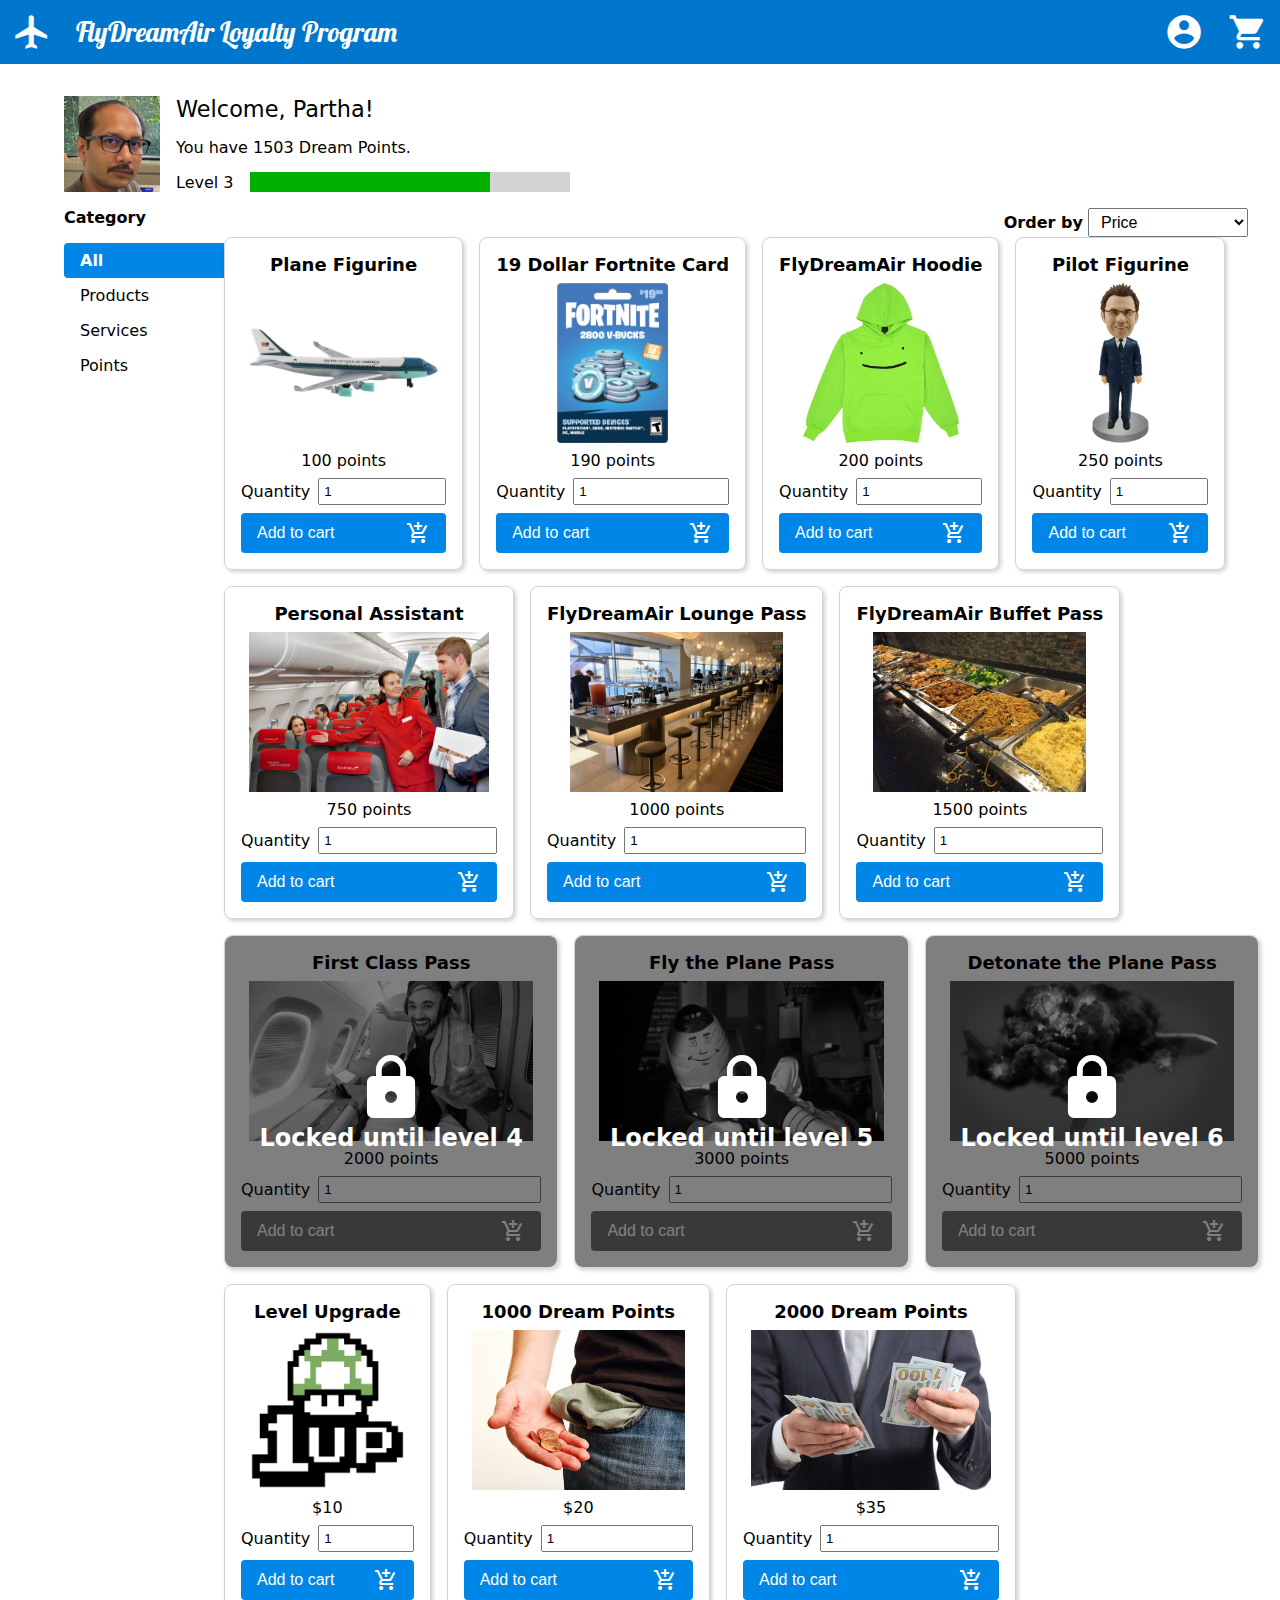
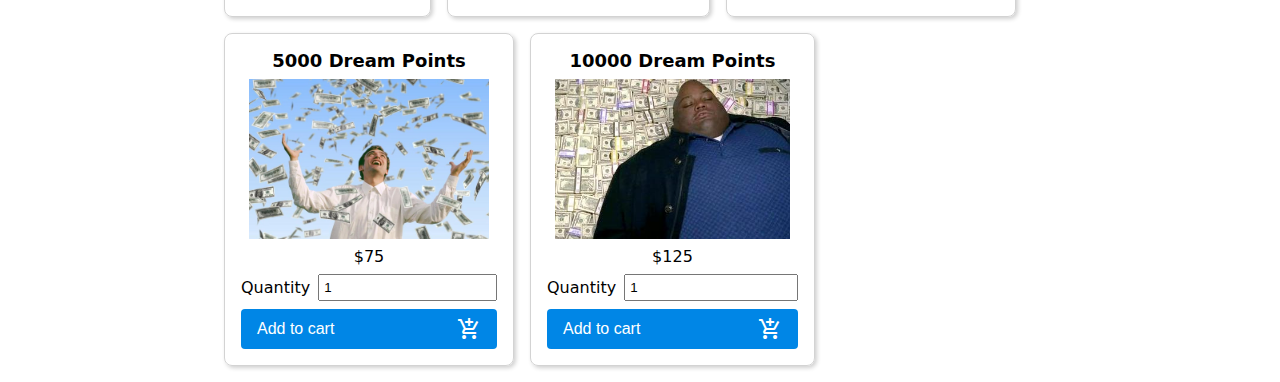
==== design1/index.html @ 910a1faf "Added prototype design concept 1" ====
<!DOCTYPE html>
<html lang="en">
	<head>
		<meta charset="utf-8">
		<title>FlyDreamAir Loyalty Program</title>
		<link rel="stylesheet" href="https://fonts.googleapis.com/icon?family=Material+Icons">
		<link rel="stylesheet" type="text/css" href="https://fonts.googleapis.com/css?family=Lobster">
		<meta name="viewport" content="width=device-width, initial-scale=1">
		<style>
		:root {
			--active-category: #0086e6;
			--add-color: #0086e6;
			--add-color-hover: #0095ff;
			--add-color-active: #0068b3;
			--add-color-disabled: #737373;
			--header-color: #0077cc;
			--progress-color: #00b000;
			--shadow-color: #00000030;
		}

		html, body {
			font-family: system-ui, Arial, Helvetica, sans-serif;
			margin: 0;
		}

		#topnav {
			background-color: var(--header-color);
			display: flex;
			align-items: center;
			overflow: hidden;
		}

		#topnav i, #topnav span {
			color: white;
			float: left;
			padding: 12px;
		}

		#topnav span {
			font-family: "Lobster";
			font-size: 1.7em;
		}

		#topnav i {
			font-size: 2.5em;
		}

		#topnav .right {
			margin-left: auto;
		}

		#topnav #cart {
			float: right;
			cursor: pointer;
		}

		#content {
			padding-left: 64px;
		}

		#welcome {
			font-size: 1.4em;
		}

		#products {
			display: flex;
			flex-wrap: wrap;
			clear: right;
		}

		#welcomediv {
			display: flex;
			margin: 32px 0 16px 0;
		}

		#welcomediv img {
			width: 96px;
			height: 96px;
			margin-right: 16px;
		}

		#welcomediv #infodiv {
			display: flex;
			flex-direction: column;
			justify-content: space-between;
		}

		#welcomediv #infodiv p {
			margin: 0;
		}

		#welcomediv .progress {
			height: 20px;
			width: 320px;
			margin-left: 16px;
			background-color: lightgray;
		}

		#welcomediv .bar {
			height: 100%;
			width: 75%;
			background-color: var(--progress-color);
		}

		#welcomediv .progressbar {
			display: flex;
			align-items: center;
		}

		.product {
			border-radius: 8px;
			border: 1px solid lightgray;
			box-shadow: 2px 2px 4px var(--shadow-color);
			display: inline-flex;
			flex-direction: column;
			margin: 0 16px 16px 0;
			padding: 16px;
			position: relative;
		}

		.product .locked {
			align-items: center;
			background-color: #00000080;
			border-radius: 8px;
			color: white;
			display: flex;
			flex-direction: column;
			font-size: x-large;
			font-weight: bold;
			height: 100%;
			justify-content: center;
			left: 0;
			position: absolute;
			text-align: center;
			top: 0;
			width: 100%;
		}

		.product .locked i {
			font-size: 3em;
		}

		.product .title {
			text-align: center;
			font-size: large;
			font-weight: bold;
		}

		.product .image {
			align-items: center;
			align-self: center;
			display: flex;
			flex: auto;
			padding: 8px;
		}

		.product .image img {
			height: 160px;
		}

		.product .points {
			text-align: center;
		}

		.product .quantity, .product .add {
			margin-top: 8px;
		}

		.product .quantity {
			display: flex;
			align-items: center;
		}

		.product .quantity input {
			flex: auto;
			margin-left: 8px;
			padding: 4px;
			width: 0;
		}

		.product .add {
			align-items: center;
			background-color: var(--add-color);
			border-radius: 4px;
			border: none;
			color: white;
			cursor: pointer;
			display: inline-flex;
			font-size: 1em;
			justify-content: space-between;
			padding: 8px 16px;
		}

		.product .add:disabled {
			background-color: var(--add-color-disabled);
		}

		.product .add:hover {
			background-color: var(--add-color-hover);
		}

		.product .add:active {
			background-color: var(--add-color-active);
		}

		#categorydiv {
			display: inline-block;
			float: left;
			width: 160px;
		}

		#categorydiv ul {
			list-style-type: none;
			padding: 0;
		}

		#categorydiv span {
			font-weight: bold;
		}

		#categorydiv li {
			border-radius: 4px 0 0 4px;
			cursor: pointer;
			padding: 8px 16px;
		}

		#categorydiv li:hover {
			background-color: lightgray;
		}

		#categorydiv li.active {
			background-color: var(--active-category);
			color: white;
			font-weight: bold;
		}

		#orderbydiv label {
			font-weight: bold;
		}

		#orderbydiv {
			display: inline-block;
			float: right;
			margin-right: 32px;
		}

		#orderbydiv select {
			padding: 4px 8px;
			width: 10em;
			font-size: 1em;
		}

		.dropdown {
			display: inline-block;
			float: right;
			position: relative;
		}

		.dropdowncontent {
			background-color: white;
			display: none;
			position: absolute;
			right: 0;
			z-index: 1;
			overflow: auto;
			min-width: 160px;
			box-shadow: 0px 8px 16px 0px var(--shadow-color)
		}
		</style>
		<script>
		var currentCategory = "all";
		var currentOrder = "price";
		var currentLevel = 3;

		var products = [
			{
				name: "Plane Figurine",
				image: "plane.png",
				price: 100,
				dollars: false,
				requiredLevel: 0,
				category: ["product"]
			},
			{
				name: "19 Dollar Fortnite Card",
				image: "fortnite.jpg",
				price: 190,
				dollars: false,
				requiredLevel: 0,
				category: ["product"]
			},
			{
				name: "FlyDreamAir Hoodie",
				image: "merch.png",
				price: 200,
				dollars: false,
				requiredLevel: 0,
				category: ["product"]
			},
			{
				name: "Pilot Figurine",
				image: "bobblehead.png",
				price: 250,
				dollars: false,
				requiredLevel: 0,
				category: ["product"]
			},
			{
				name: "Personal Assistant",
				image: "hostess.jpg",
				price: 750,
				dollars: false,
				requiredLevel: 1,
				category: ["service"]
			},
			{
				name: "FlyDreamAir Lounge Pass",
				image: "bar.jpg",
				price: 1000,
				dollars: false,
				requiredLevel: 2,
				category: ["service"]
			},
			{
				name: "FlyDreamAir Buffet Pass",
				image: "buffet.jpg",
				price: 1500,
				dollars: false,
				requiredLevel: 3,
				category: ["service"]
			},
			{
				name: "First Class Pass",
				image: "firstclass.jpg",
				price: 2000,
				dollars: false,
				requiredLevel: 4,
				category: ["service"]
			},
			{
				name: "Fly the Plane Pass",
				image: "pilot.jpg",
				price: 3000,
				dollars: false,
				requiredLevel: 5,
				category: ["service"]
			},
			{
				name: "Detonate the Plane Pass",
				image: "detonate.jpg",
				price: 5000,
				dollars: false,
				requiredLevel: 6,
				category: ["service"]
			},
			{
				name: "Level Upgrade",
				image: "levelup.png",
				price: 10,
				dollars: true,
				requiredLevel: 3,
				category: ["points"]
			},
			{
				name: "1000 Dream Points",
				image: "1000points.jpg",
				price: 20,
				dollars: true,
				requiredLevel: 0,
				category: ["points"]
			},
			{
				name: "2000 Dream Points",
				image: "2000points.jpg",
				price: 35,
				dollars: true,
				requiredLevel: 1,
				category: ["points"]
			},
			{
				name: "5000 Dream Points",
				image: "5000points.jpg",
				price: 75,
				dollars: true,
				requiredLevel: 2,
				category: ["points"]
			},
			{
				name: "10000 Dream Points",
				image: "10000points.jpeg",
				price: 125,
				dollars: true,
				requiredLevel: 3,
				category: ["points"]
			}
		];

		function loadProducts(category, order) {
			var containerContents = "";
			if (order === "name") {
				products.sort(function(a, b) {
					var nameA = a.name.toLowerCase()
					var nameB = b.name.toLowerCase();
					if (nameA < nameB) return -1;
					if (nameA > nameB) return 1;
					return 0;
				});
			} else if (order === "price") {
				products.sort(function(a, b) {
					var priceA = a.price + a.dollars * 10000;
					var priceB = b.price + b.dollars * 10000;
					return priceA - priceB;
				});
			}
			for (var i = 0; i < products.length; i++) {
				if (category === "all" || products[i].category.indexOf(category) !== -1) {
					var disabled = currentLevel < products[i].requiredLevel;
					containerContents += `
					<div class="product">
						<div class="title">${products[i].name}</div>
						<div class="image">
							<img src="${products[i].image}" ${disabled ? "style=\"filter: grayscale(100%);\"" : ""}>
						</div>
						<div class="points">${products[i].dollars ? "$" + products[i].price : products[i].price + " points"}</div>
						<div class="quantity">
							<label>Quantity</label>
							<input type="number" value="1">
						</div>
						<button class="add" onmousedown="buy(${i});" ${disabled ? "disabled" : ""}>Add to cart<i class="material-icons">add_shopping_cart</i></button>`;
					if (disabled) {
						containerContents += `<div class="locked"><i class="material-icons">lock</i>Locked until level ${products[i].requiredLevel}</div>`;
					}
					containerContents += "</div>";
				}
			}
			document.getElementById("products").innerHTML = containerContents;
			document.addEventListener("click", hideDropdown);
		}

		function updateCategory(elem) {
			var current = document.getElementsByClassName("active");
			current[0].classList.remove("active");
			elem.classList.add("active");
			currentCategory = elem.getAttribute("value");
			loadProducts(currentCategory, currentOrder);
		}

		function updateOrdering(elem) {
			currentOrder = elem.value;
			loadProducts(currentCategory, currentOrder);
		}

		function buy(id) {
			//var product = products[id];
			//alert(product.name);
			currentLevel++;
			loadProducts(currentCategory, currentOrder);
		}

		function showDropdown() {
			console.log("SHOWING");
			document.getElementById("cartdropdown").style.display = "block";
		}

		function hideDropdown(e) {
			if (e.target.id !== "cart") {
				document.getElementById("cartdropdown").style.display = "none";
			}
		}
		</script>
	</head>
	<body onload="loadProducts(currentCategory, currentOrder);">
		<div id="topnav">
			<i class="material-icons">airplanemode_active</i>
			<span>FlyDreamAir Loyalty Program</span>
			<div class="right">
				<i id="account" class="material-icons">account_circle</i>
				<div class="dropdown">
					<i id="cart" class="material-icons" onmousedown="showDropdown();">shopping_cart</i>
					<div id="cartdropdown" class="dropdowncontent">
						<p>Hello</p>
					</div>
				</div>
			</div>
		</div>
		<div id="content">
			<div id="welcomediv">
				<img src="icon.png">
				<div id="infodiv">
					<p id="welcome">Welcome, Partha!</p>
					<p id="pointcount">You have 1503 Dream Points.</p>
					<div class="progressbar">
						<span>Level 3</span>
						<div class="progress">
							<div class="bar"></div>
						</div>
					</div>
				</div>
			</div>
			<div id="categorydiv">
				<span>Category</span>
				<ul>
					<li class="active" value="all" onmousedown="updateCategory(this);">All</li>
					<li value="product" onmousedown="updateCategory(this);">Products</li>
					<li value="service" onmousedown="updateCategory(this);">Services</li>
					<li value="points" onmousedown="updateCategory(this);">Points</li>
				</ul>
			</div>
			<div id="orderbydiv">
				<label for="orderby">Order by</label>
				<select id="orderby" onchange="updateOrdering(this);">
					<option value="name">Name</option>
					<option selected value="price">Price</option>
				</select>
			</div>
			<div id="products"></div>
		</div>
	</body>
</html>
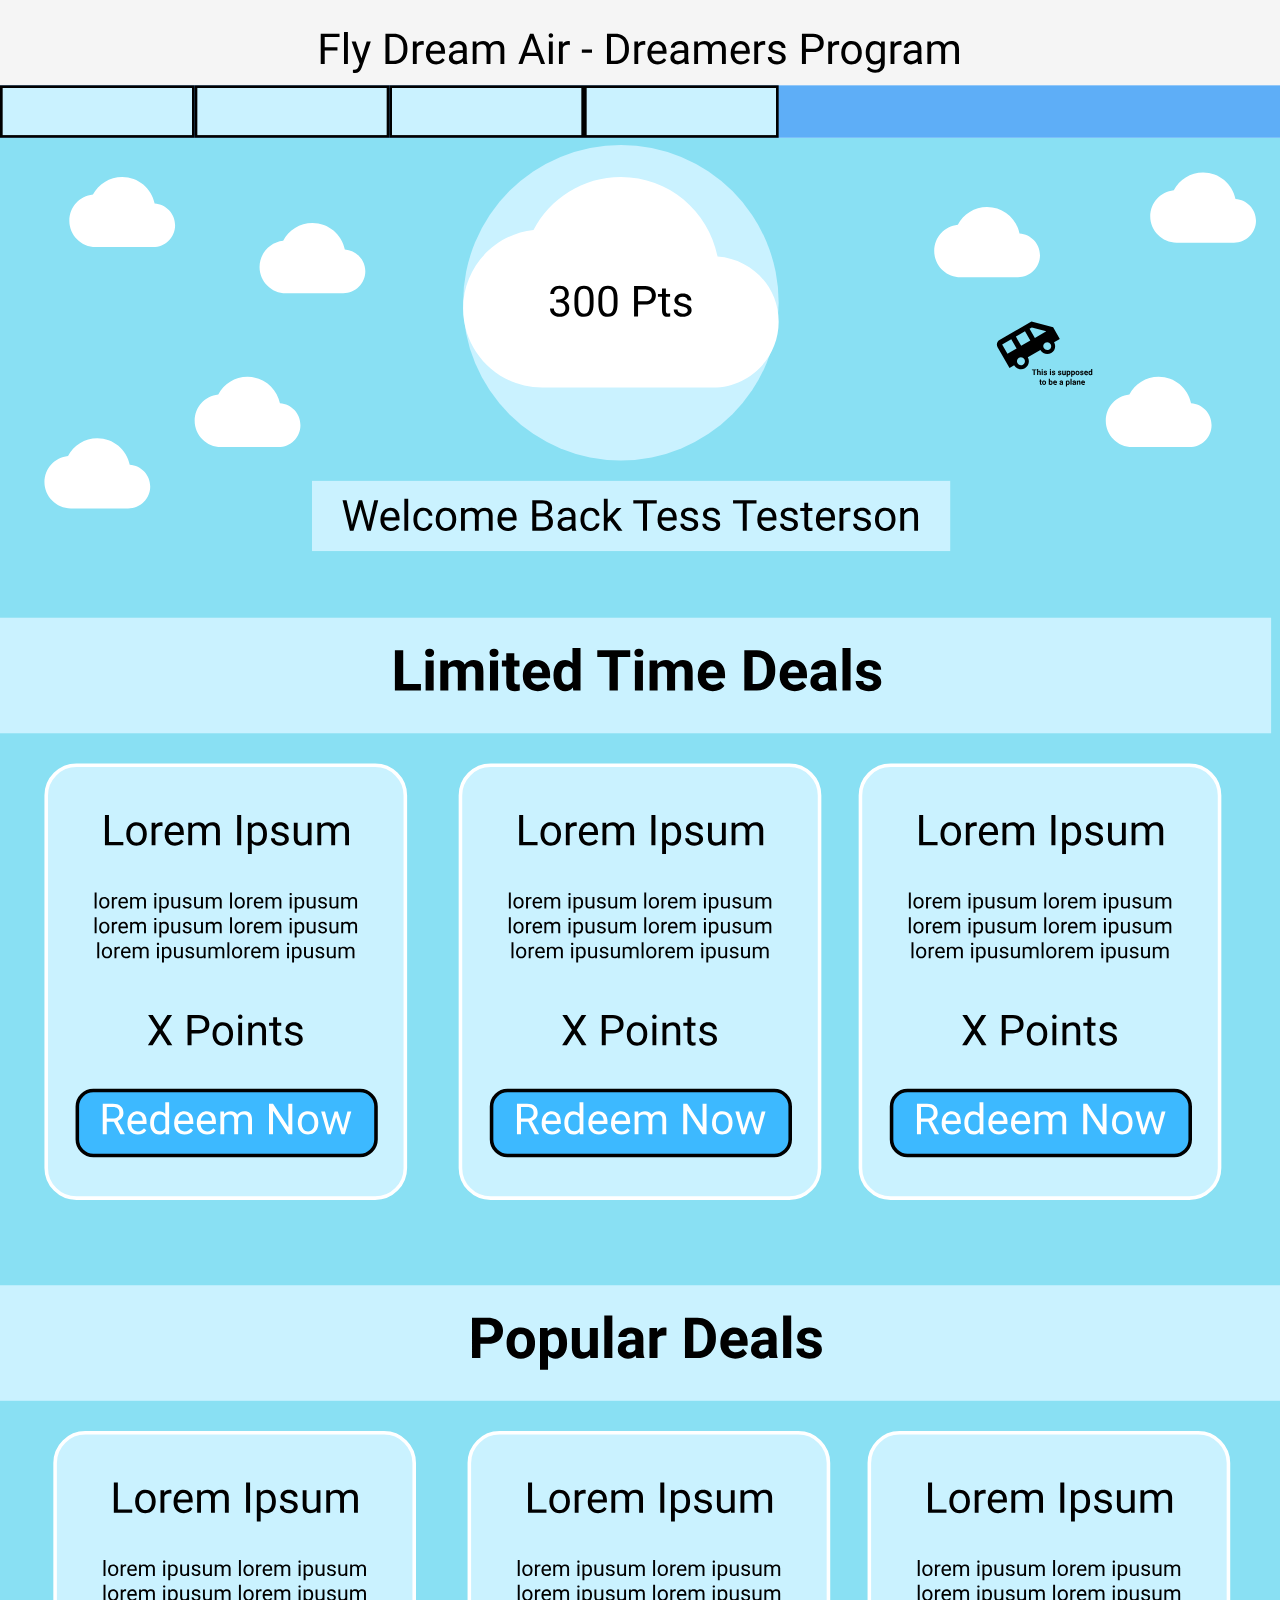
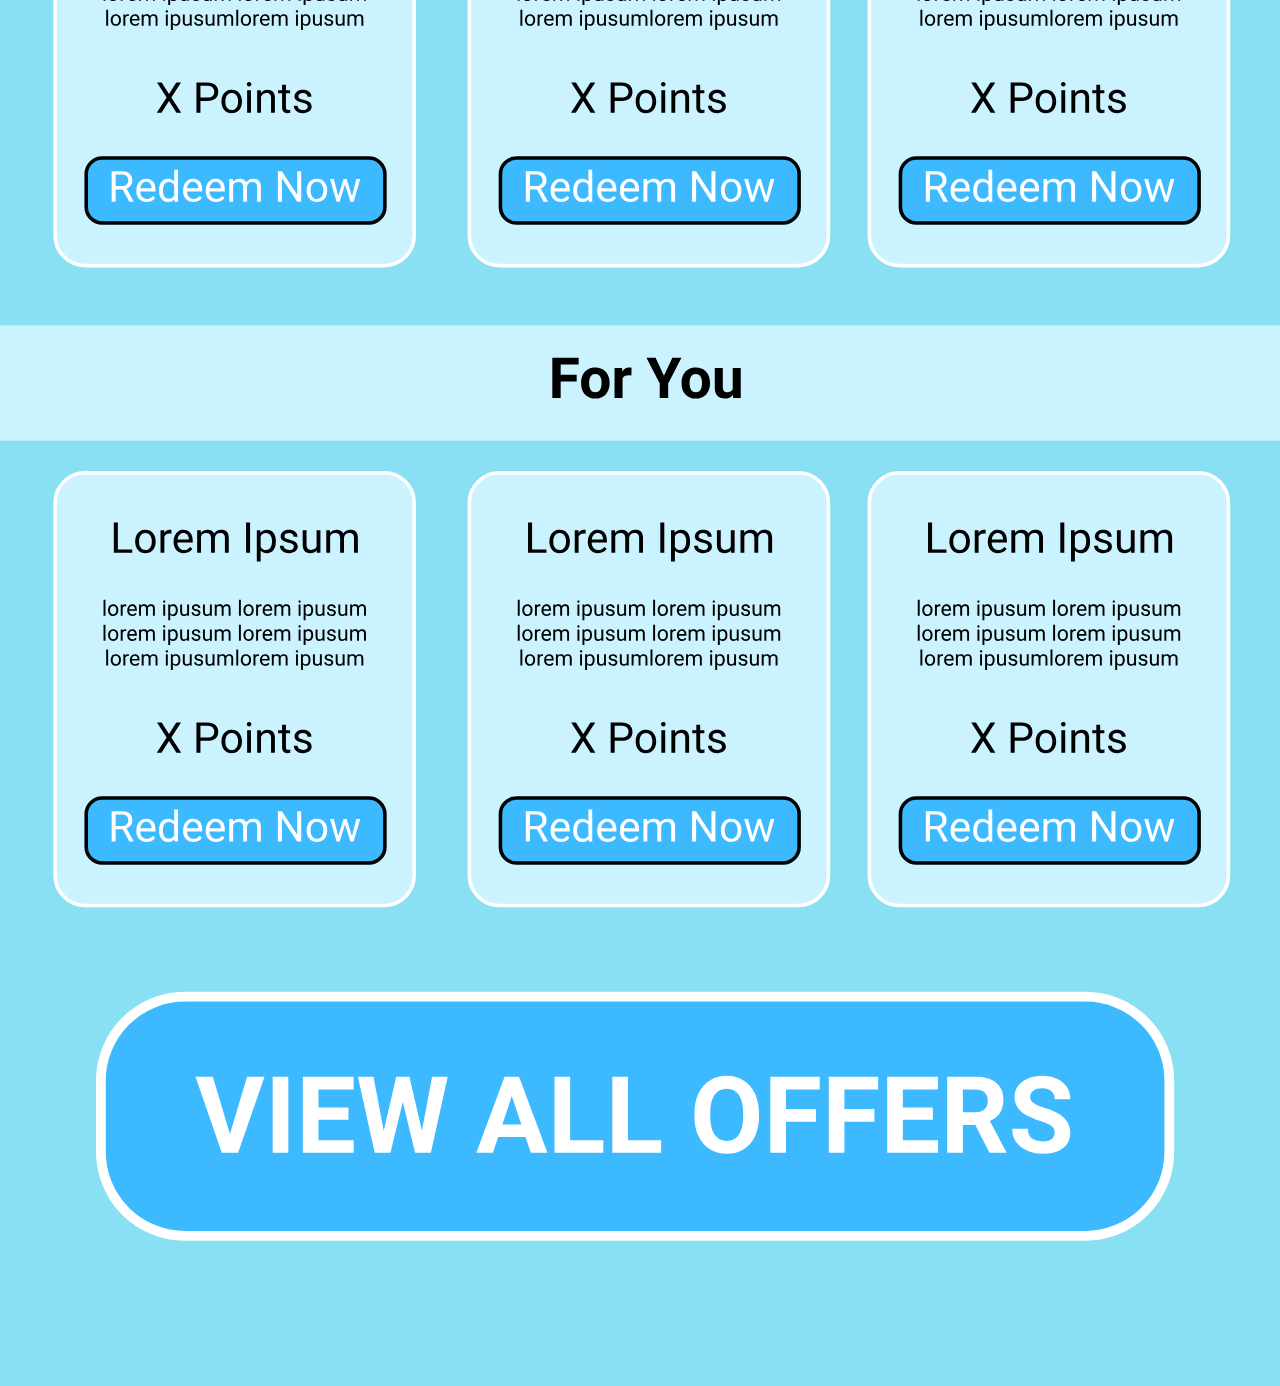
==== commit 366f375b: "Added design 2 prototype" ====
--- a/design1/index.html
+++ b/design1/index.html
@@ -3,517 +3,19 @@
 	<head>
 		<meta charset="utf-8">
 		<title>FlyDreamAir Loyalty Program</title>
-		<link rel="stylesheet" href="https://fonts.googleapis.com/icon?family=Material+Icons">
-		<link rel="stylesheet" type="text/css" href="https://fonts.googleapis.com/css?family=Lobster">
 		<meta name="viewport" content="width=device-width, initial-scale=1">
 		<style>
-		:root {
-			--active-category: #0086e6;
-			--add-color: #0086e6;
-			--add-color-hover: #0095ff;
-			--add-color-active: #0068b3;
-			--add-color-disabled: #737373;
-			--header-color: #0077cc;
-			--progress-color: #00b000;
-			--shadow-color: #00000030;
-		}
-
 		html, body {
-			font-family: system-ui, Arial, Helvetica, sans-serif;
+			background-color: #89E0F3;
 			margin: 0;
 		}
 
-		#topnav {
-			background-color: var(--header-color);
-			display: flex;
-			align-items: center;
-			overflow: hidden;
-		}
-
-		#topnav i, #topnav span {
-			color: white;
-			float: left;
-			padding: 12px;
-		}
-
-		#topnav span {
-			font-family: "Lobster";
-			font-size: 1.7em;
-		}
-
-		#topnav i {
-			font-size: 2.5em;
-		}
-
-		#topnav .right {
-			margin-left: auto;
-		}
-
-		#topnav #cart {
-			float: right;
-			cursor: pointer;
-		}
-
-		#content {
-			padding-left: 64px;
-		}
-
-		#welcome {
-			font-size: 1.4em;
-		}
-
-		#products {
-			display: flex;
-			flex-wrap: wrap;
-			clear: right;
-		}
-
-		#welcomediv {
-			display: flex;
-			margin: 32px 0 16px 0;
-		}
-
-		#welcomediv img {
-			width: 96px;
-			height: 96px;
-			margin-right: 16px;
-		}
-
-		#welcomediv #infodiv {
-			display: flex;
-			flex-direction: column;
-			justify-content: space-between;
-		}
-
-		#welcomediv #infodiv p {
-			margin: 0;
-		}
-
-		#welcomediv .progress {
-			height: 20px;
-			width: 320px;
-			margin-left: 16px;
-			background-color: lightgray;
-		}
-
-		#welcomediv .bar {
-			height: 100%;
-			width: 75%;
-			background-color: var(--progress-color);
-		}
-
-		#welcomediv .progressbar {
-			display: flex;
-			align-items: center;
-		}
-
-		.product {
-			border-radius: 8px;
-			border: 1px solid lightgray;
-			box-shadow: 2px 2px 4px var(--shadow-color);
-			display: inline-flex;
-			flex-direction: column;
-			margin: 0 16px 16px 0;
-			padding: 16px;
-			position: relative;
-		}
-
-		.product .locked {
-			align-items: center;
-			background-color: #00000080;
-			border-radius: 8px;
-			color: white;
-			display: flex;
-			flex-direction: column;
-			font-size: x-large;
-			font-weight: bold;
-			height: 100%;
-			justify-content: center;
-			left: 0;
-			position: absolute;
-			text-align: center;
-			top: 0;
+		img {
 			width: 100%;
 		}
-
-		.product .locked i {
-			font-size: 3em;
-		}
-
-		.product .title {
-			text-align: center;
-			font-size: large;
-			font-weight: bold;
-		}
-
-		.product .image {
-			align-items: center;
-			align-self: center;
-			display: flex;
-			flex: auto;
-			padding: 8px;
-		}
-
-		.product .image img {
-			height: 160px;
-		}
-
-		.product .points {
-			text-align: center;
-		}
-
-		.product .quantity, .product .add {
-			margin-top: 8px;
-		}
-
-		.product .quantity {
-			display: flex;
-			align-items: center;
-		}
-
-		.product .quantity input {
-			flex: auto;
-			margin-left: 8px;
-			padding: 4px;
-			width: 0;
-		}
-
-		.product .add {
-			align-items: center;
-			background-color: var(--add-color);
-			border-radius: 4px;
-			border: none;
-			color: white;
-			cursor: pointer;
-			display: inline-flex;
-			font-size: 1em;
-			justify-content: space-between;
-			padding: 8px 16px;
-		}
-
-		.product .add:disabled {
-			background-color: var(--add-color-disabled);
-		}
-
-		.product .add:hover {
-			background-color: var(--add-color-hover);
-		}
-
-		.product .add:active {
-			background-color: var(--add-color-active);
-		}
-
-		#categorydiv {
-			display: inline-block;
-			float: left;
-			width: 160px;
-		}
-
-		#categorydiv ul {
-			list-style-type: none;
-			padding: 0;
-		}
-
-		#categorydiv span {
-			font-weight: bold;
-		}
-
-		#categorydiv li {
-			border-radius: 4px 0 0 4px;
-			cursor: pointer;
-			padding: 8px 16px;
-		}
-
-		#categorydiv li:hover {
-			background-color: lightgray;
-		}
-
-		#categorydiv li.active {
-			background-color: var(--active-category);
-			color: white;
-			font-weight: bold;
-		}
-
-		#orderbydiv label {
-			font-weight: bold;
-		}
-
-		#orderbydiv {
-			display: inline-block;
-			float: right;
-			margin-right: 32px;
-		}
-
-		#orderbydiv select {
-			padding: 4px 8px;
-			width: 10em;
-			font-size: 1em;
-		}
-
-		.dropdown {
-			display: inline-block;
-			float: right;
-			position: relative;
-		}
-
-		.dropdowncontent {
-			background-color: white;
-			display: none;
-			position: absolute;
-			right: 0;
-			z-index: 1;
-			overflow: auto;
-			min-width: 160px;
-			box-shadow: 0px 8px 16px 0px var(--shadow-color)
-		}
 		</style>
-		<script>
-		var currentCategory = "all";
-		var currentOrder = "price";
-		var currentLevel = 3;
-
-		var products = [
-			{
-				name: "Plane Figurine",
-				image: "plane.png",
-				price: 100,
-				dollars: false,
-				requiredLevel: 0,
-				category: ["product"]
-			},
-			{
-				name: "19 Dollar Fortnite Card",
-				image: "fortnite.jpg",
-				price: 190,
-				dollars: false,
-				requiredLevel: 0,
-				category: ["product"]
-			},
-			{
-				name: "FlyDreamAir Hoodie",
-				image: "merch.png",
-				price: 200,
-				dollars: false,
-				requiredLevel: 0,
-				category: ["product"]
-			},
-			{
-				name: "Pilot Figurine",
-				image: "bobblehead.png",
-				price: 250,
-				dollars: false,
-				requiredLevel: 0,
-				category: ["product"]
-			},
-			{
-				name: "Personal Assistant",
-				image: "hostess.jpg",
-				price: 750,
-				dollars: false,
-				requiredLevel: 1,
-				category: ["service"]
-			},
-			{
-				name: "FlyDreamAir Lounge Pass",
-				image: "bar.jpg",
-				price: 1000,
-				dollars: false,
-				requiredLevel: 2,
-				category: ["service"]
-			},
-			{
-				name: "FlyDreamAir Buffet Pass",
-				image: "buffet.jpg",
-				price: 1500,
-				dollars: false,
-				requiredLevel: 3,
-				category: ["service"]
-			},
-			{
-				name: "First Class Pass",
-				image: "firstclass.jpg",
-				price: 2000,
-				dollars: false,
-				requiredLevel: 4,
-				category: ["service"]
-			},
-			{
-				name: "Fly the Plane Pass",
-				image: "pilot.jpg",
-				price: 3000,
-				dollars: false,
-				requiredLevel: 5,
-				category: ["service"]
-			},
-			{
-				name: "Detonate the Plane Pass",
-				image: "detonate.jpg",
-				price: 5000,
-				dollars: false,
-				requiredLevel: 6,
-				category: ["service"]
-			},
-			{
-				name: "Level Upgrade",
-				image: "levelup.png",
-				price: 10,
-				dollars: true,
-				requiredLevel: 3,
-				category: ["points"]
-			},
-			{
-				name: "1000 Dream Points",
-				image: "1000points.jpg",
-				price: 20,
-				dollars: true,
-				requiredLevel: 0,
-				category: ["points"]
-			},
-			{
-				name: "2000 Dream Points",
-				image: "2000points.jpg",
-				price: 35,
-				dollars: true,
-				requiredLevel: 1,
-				category: ["points"]
-			},
-			{
-				name: "5000 Dream Points",
-				image: "5000points.jpg",
-				price: 75,
-				dollars: true,
-				requiredLevel: 2,
-				category: ["points"]
-			},
-			{
-				name: "10000 Dream Points",
-				image: "10000points.jpeg",
-				price: 125,
-				dollars: true,
-				requiredLevel: 3,
-				category: ["points"]
-			}
-		];
-
-		function loadProducts(category, order) {
-			var containerContents = "";
-			if (order === "name") {
-				products.sort(function(a, b) {
-					var nameA = a.name.toLowerCase()
-					var nameB = b.name.toLowerCase();
-					if (nameA < nameB) return -1;
-					if (nameA > nameB) return 1;
-					return 0;
-				});
-			} else if (order === "price") {
-				products.sort(function(a, b) {
-					var priceA = a.price + a.dollars * 10000;
-					var priceB = b.price + b.dollars * 10000;
-					return priceA - priceB;
-				});
-			}
-			for (var i = 0; i < products.length; i++) {
-				if (category === "all" || products[i].category.indexOf(category) !== -1) {
-					var disabled = currentLevel < products[i].requiredLevel;
-					containerContents += `
-					<div class="product">
-						<div class="title">${products[i].name}</div>
-						<div class="image">
-							<img src="${products[i].image}" ${disabled ? "style=\"filter: grayscale(100%);\"" : ""}>
-						</div>
-						<div class="points">${products[i].dollars ? "$" + products[i].price : products[i].price + " points"}</div>
-						<div class="quantity">
-							<label>Quantity</label>
-							<input type="number" value="1">
-						</div>
-						<button class="add" onmousedown="buy(${i});" ${disabled ? "disabled" : ""}>Add to cart<i class="material-icons">add_shopping_cart</i></button>`;
-					if (disabled) {
-						containerContents += `<div class="locked"><i class="material-icons">lock</i>Locked until level ${products[i].requiredLevel}</div>`;
-					}
-					containerContents += "</div>";
-				}
-			}
-			document.getElementById("products").innerHTML = containerContents;
-			document.addEventListener("click", hideDropdown);
-		}
-
-		function updateCategory(elem) {
-			var current = document.getElementsByClassName("active");
-			current[0].classList.remove("active");
-			elem.classList.add("active");
-			currentCategory = elem.getAttribute("value");
-			loadProducts(currentCategory, currentOrder);
-		}
-
-		function updateOrdering(elem) {
-			currentOrder = elem.value;
-			loadProducts(currentCategory, currentOrder);
-		}
-
-		function buy(id) {
-			//var product = products[id];
-			//alert(product.name);
-			currentLevel++;
-			loadProducts(currentCategory, currentOrder);
-		}
-
-		function showDropdown() {
-			console.log("SHOWING");
-			document.getElementById("cartdropdown").style.display = "block";
-		}
-
-		function hideDropdown(e) {
-			if (e.target.id !== "cart") {
-				document.getElementById("cartdropdown").style.display = "none";
-			}
-		}
-		</script>
 	</head>
-	<body onload="loadProducts(currentCategory, currentOrder);">
-		<div id="topnav">
-			<i class="material-icons">airplanemode_active</i>
-			<span>FlyDreamAir Loyalty Program</span>
-			<div class="right">
-				<i id="account" class="material-icons">account_circle</i>
-				<div class="dropdown">
-					<i id="cart" class="material-icons" onmousedown="showDropdown();">shopping_cart</i>
-					<div id="cartdropdown" class="dropdowncontent">
-						<p>Hello</p>
-					</div>
-				</div>
-			</div>
-		</div>
-		<div id="content">
-			<div id="welcomediv">
-				<img src="icon.png">
-				<div id="infodiv">
-					<p id="welcome">Welcome, Partha!</p>
-					<p id="pointcount">You have 1503 Dream Points.</p>
-					<div class="progressbar">
-						<span>Level 3</span>
-						<div class="progress">
-							<div class="bar"></div>
-						</div>
-					</div>
-				</div>
-			</div>
-			<div id="categorydiv">
-				<span>Category</span>
-				<ul>
-					<li class="active" value="all" onmousedown="updateCategory(this);">All</li>
-					<li value="product" onmousedown="updateCategory(this);">Products</li>
-					<li value="service" onmousedown="updateCategory(this);">Services</li>
-					<li value="points" onmousedown="updateCategory(this);">Points</li>
-				</ul>
-			</div>
-			<div id="orderbydiv">
-				<label for="orderby">Order by</label>
-				<select id="orderby" onchange="updateOrdering(this);">
-					<option value="name">Name</option>
-					<option selected value="price">Price</option>
-				</select>
-			</div>
-			<div id="products"></div>
-		</div>
+	<body>
+		<img src="desktop.svg" onerror="this.src='desktop.png';">
 	</body>
 </html>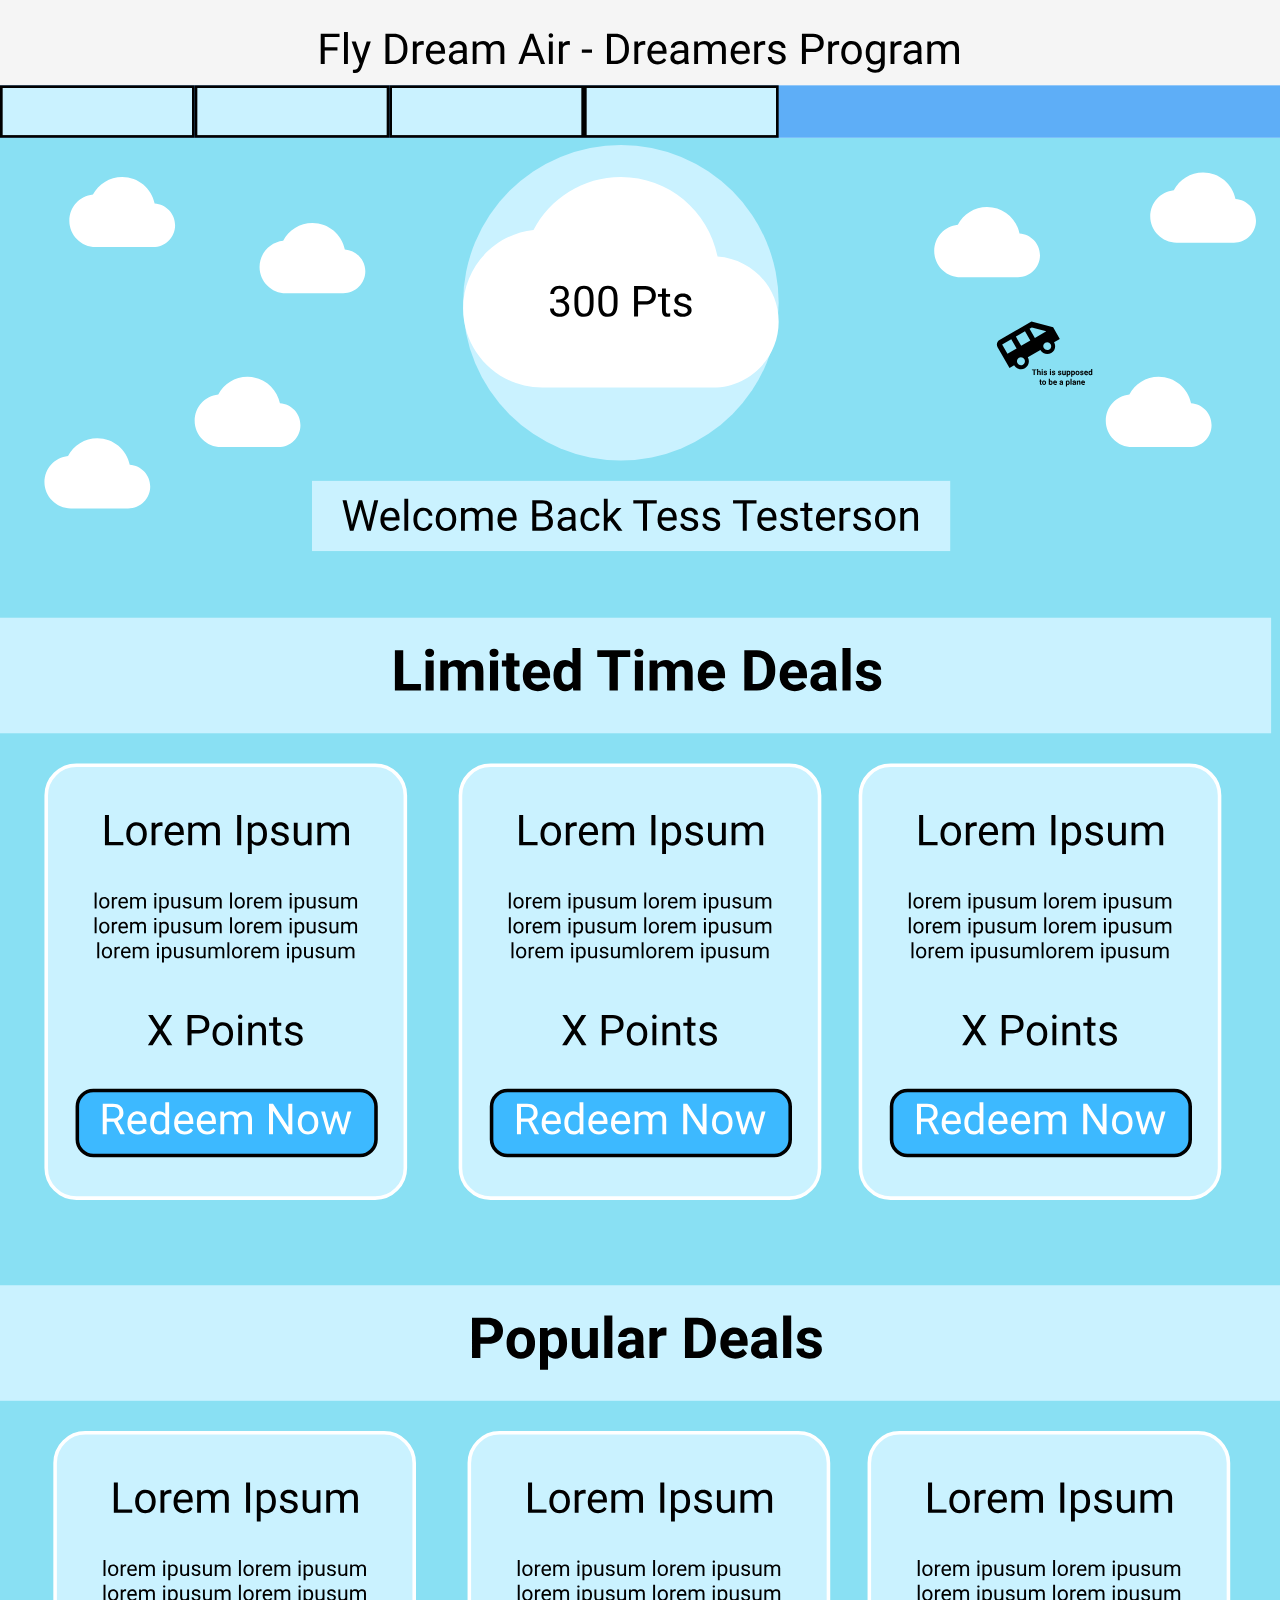
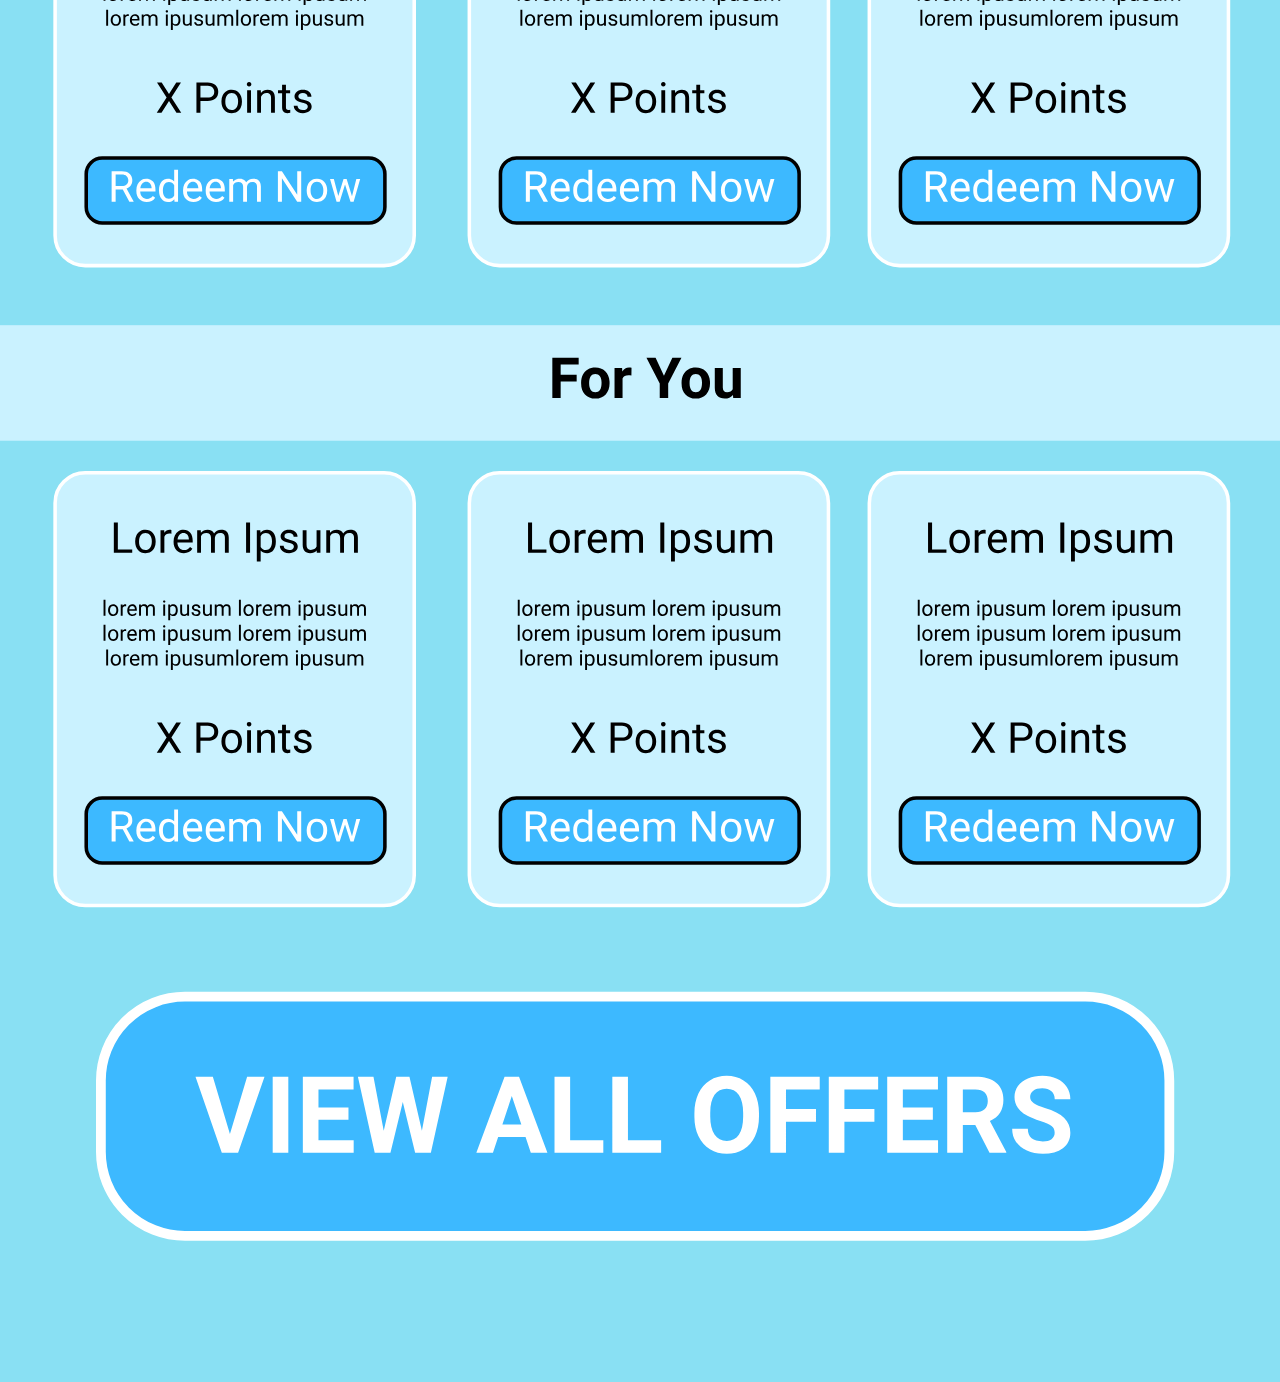
==== commit 39642b96: "Added design 2 prototype" ====
--- a/design1/index.html
+++ b/design1/index.html
@@ -11,6 +11,7 @@
 		}
 
 		img {
+			display: block;
 			width: 100%;
 		}
 		</style>
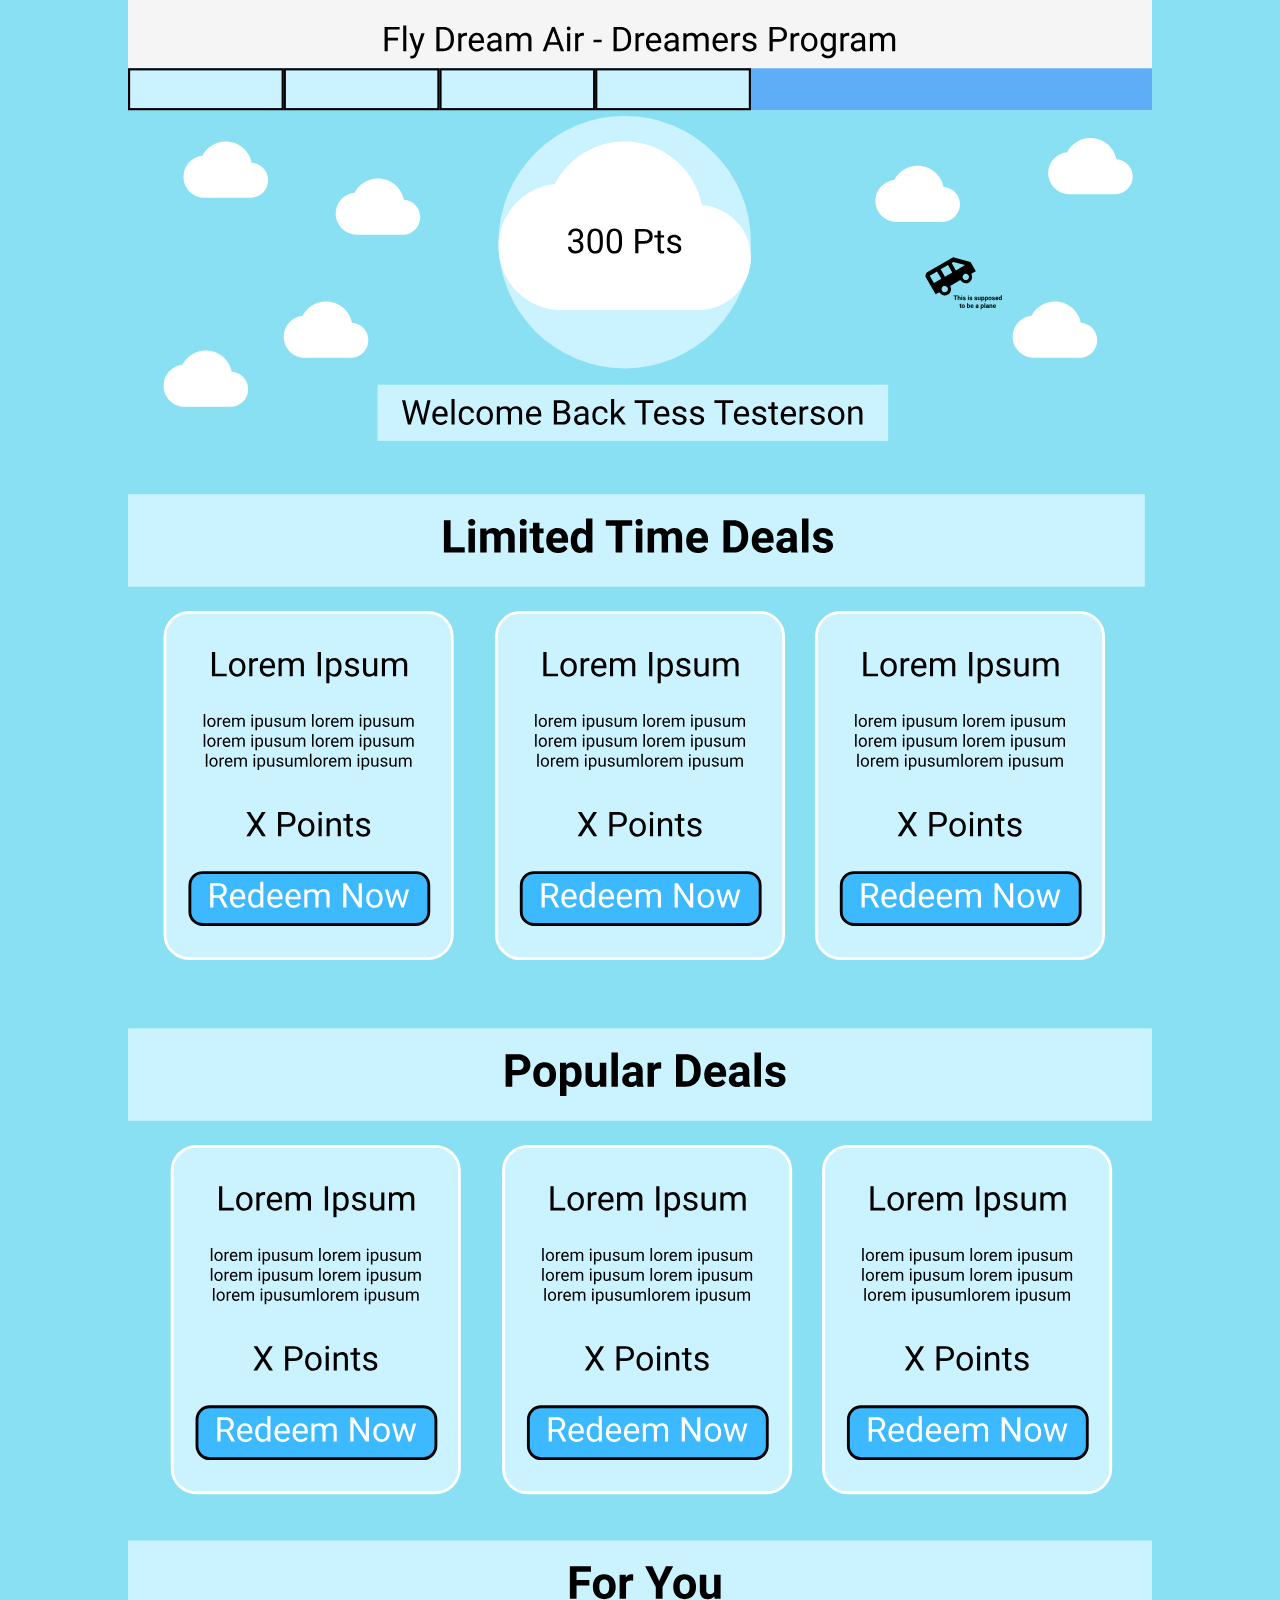
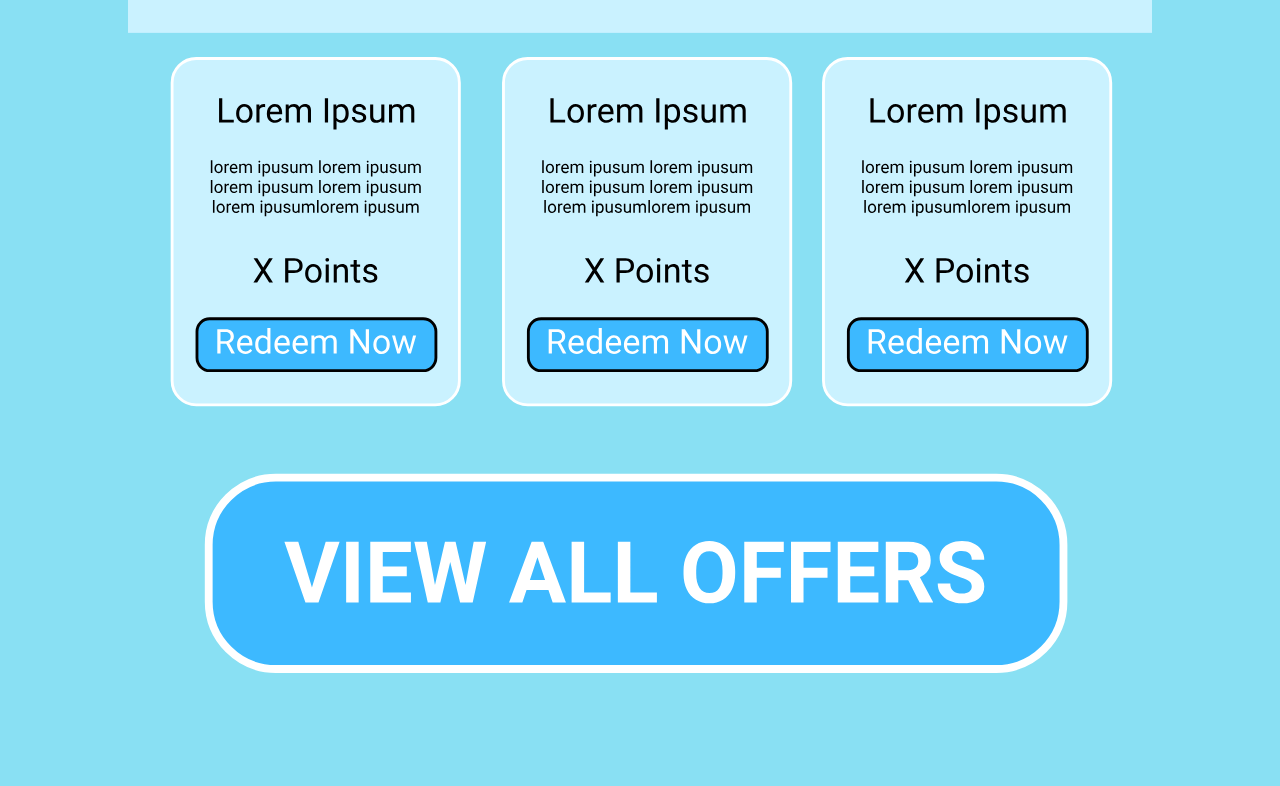
==== commit f369cbe5: "Update prototype design concept" ====
--- a/design1/index.html
+++ b/design1/index.html
@@ -10,13 +10,21 @@
 			margin: 0;
 		}
 
+		div {
+			display: flex;
+			justify-content: center;
+		}
+
 		img {
 			display: block;
 			width: 100%;
+			max-width: 1024px;
 		}
 		</style>
 	</head>
 	<body>
-		<img src="desktop.svg" onerror="this.src='desktop.png';">
+		<div>
+			<img src="desktop.svg" onerror="this.src='desktop.png';">
+		</div>
 	</body>
 </html>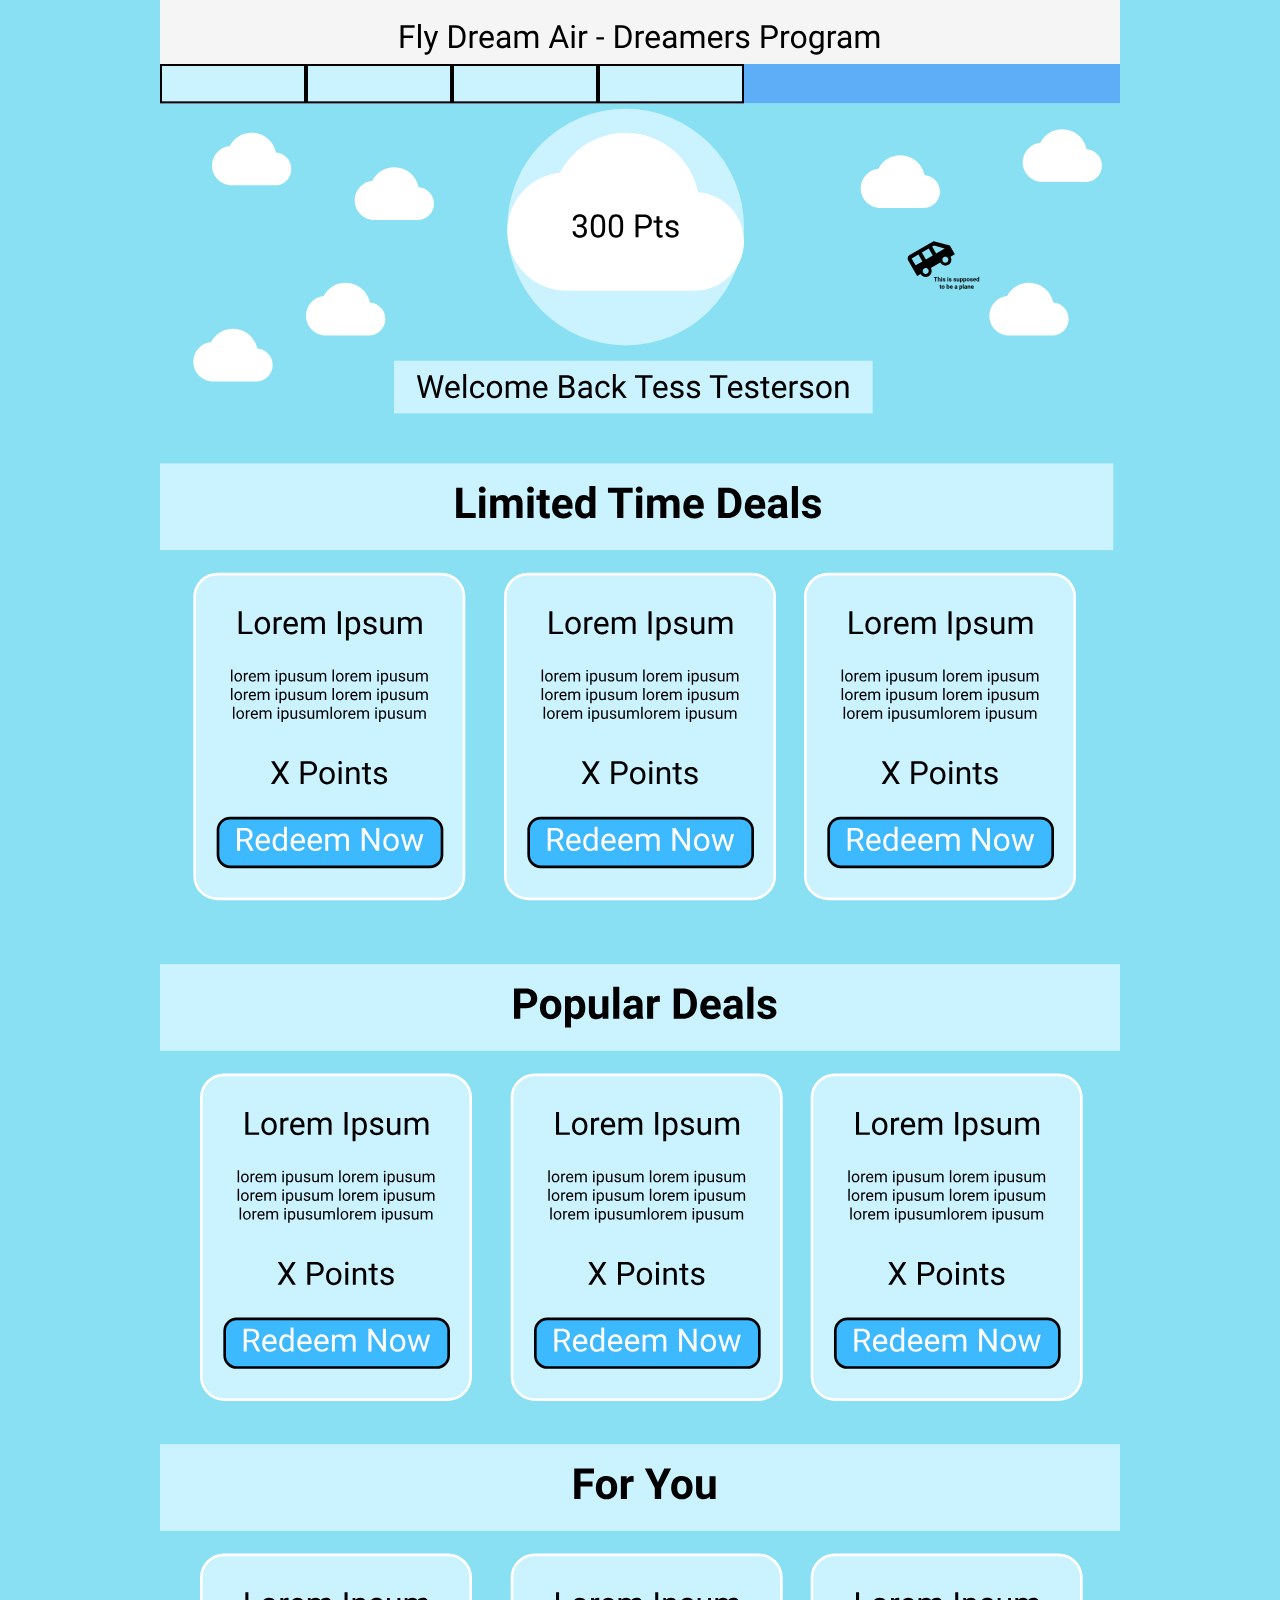
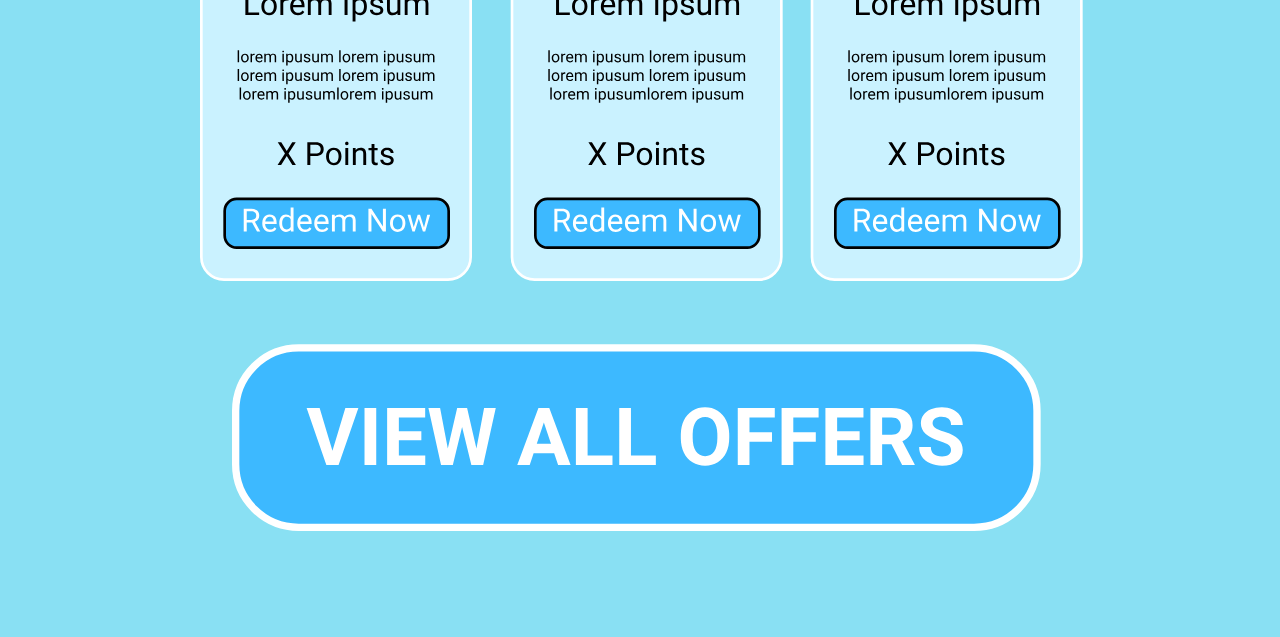
==== commit 4457254b: "Update design 1 width" ====
--- a/design1/index.html
+++ b/design1/index.html
@@ -17,8 +17,8 @@
 
 		img {
 			display: block;
+			max-width: 960px;
 			width: 100%;
-			max-width: 1024px;
 		}
 		</style>
 	</head>
